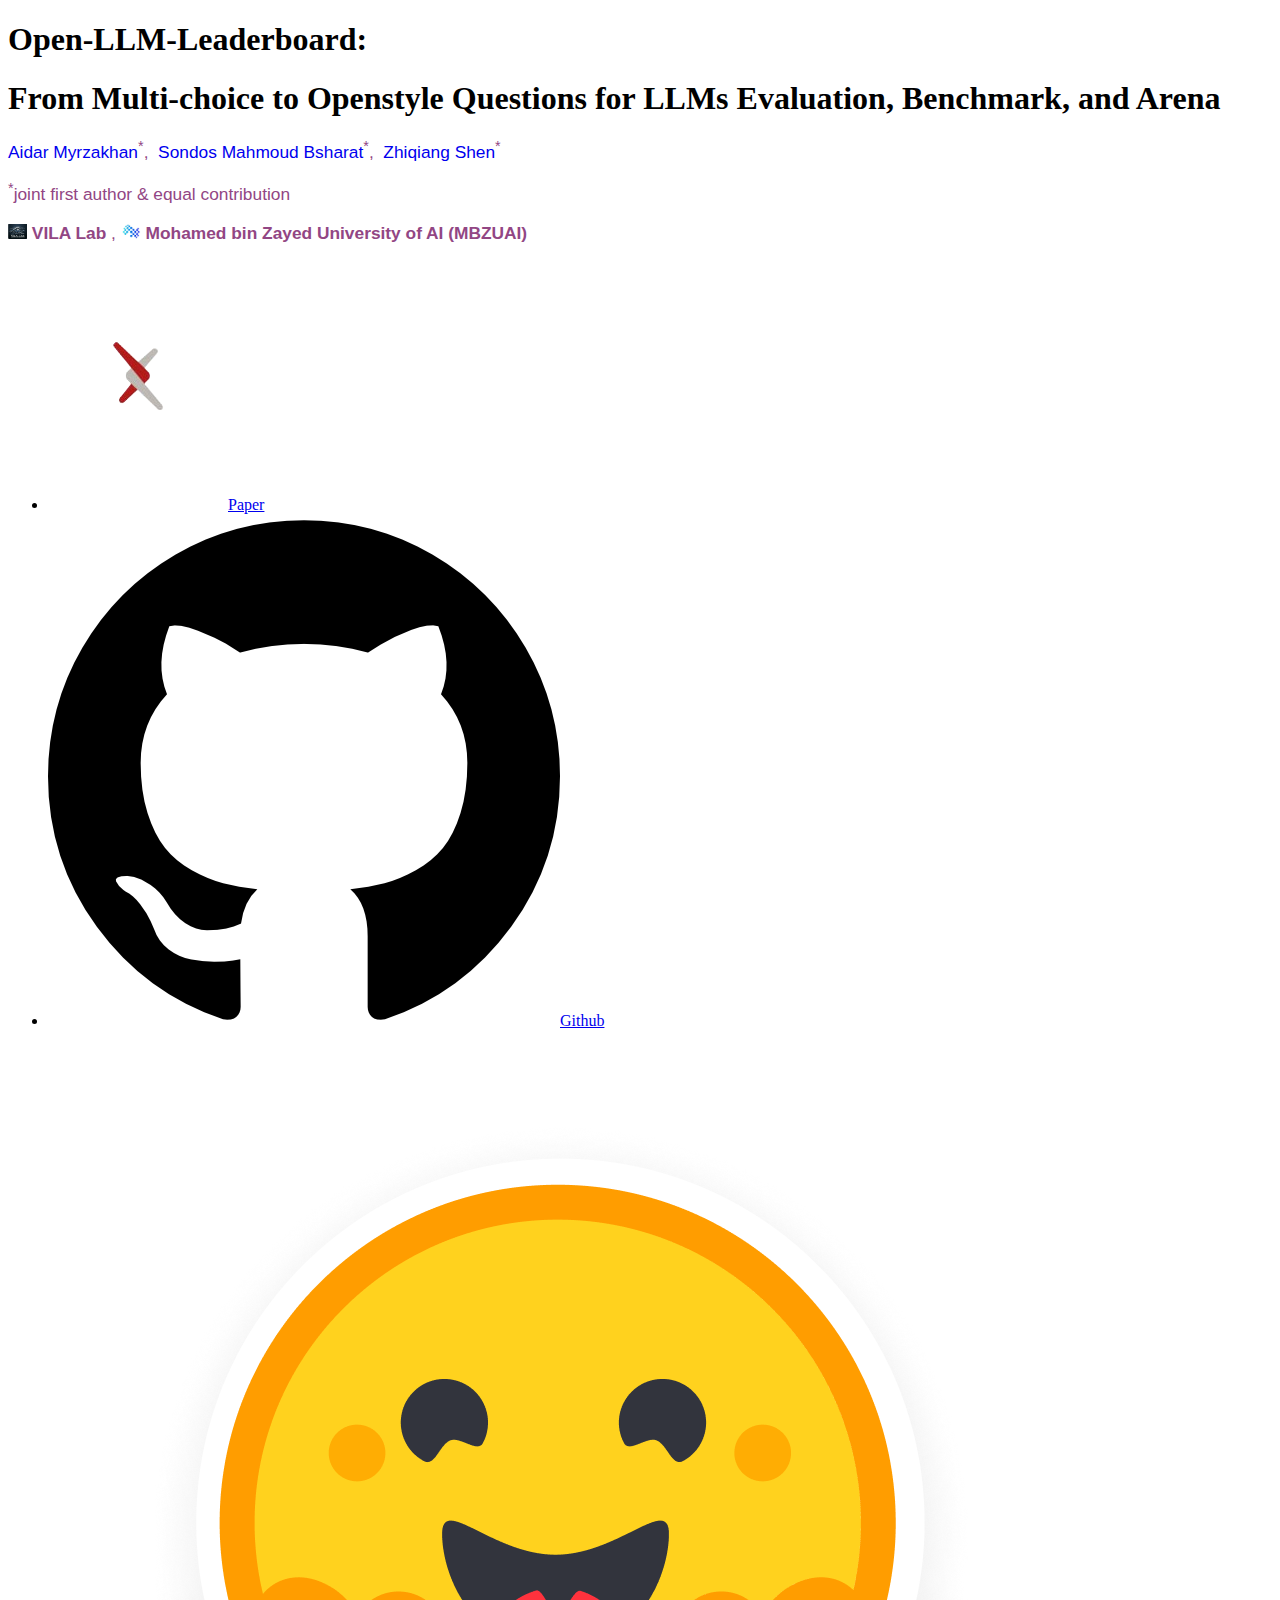
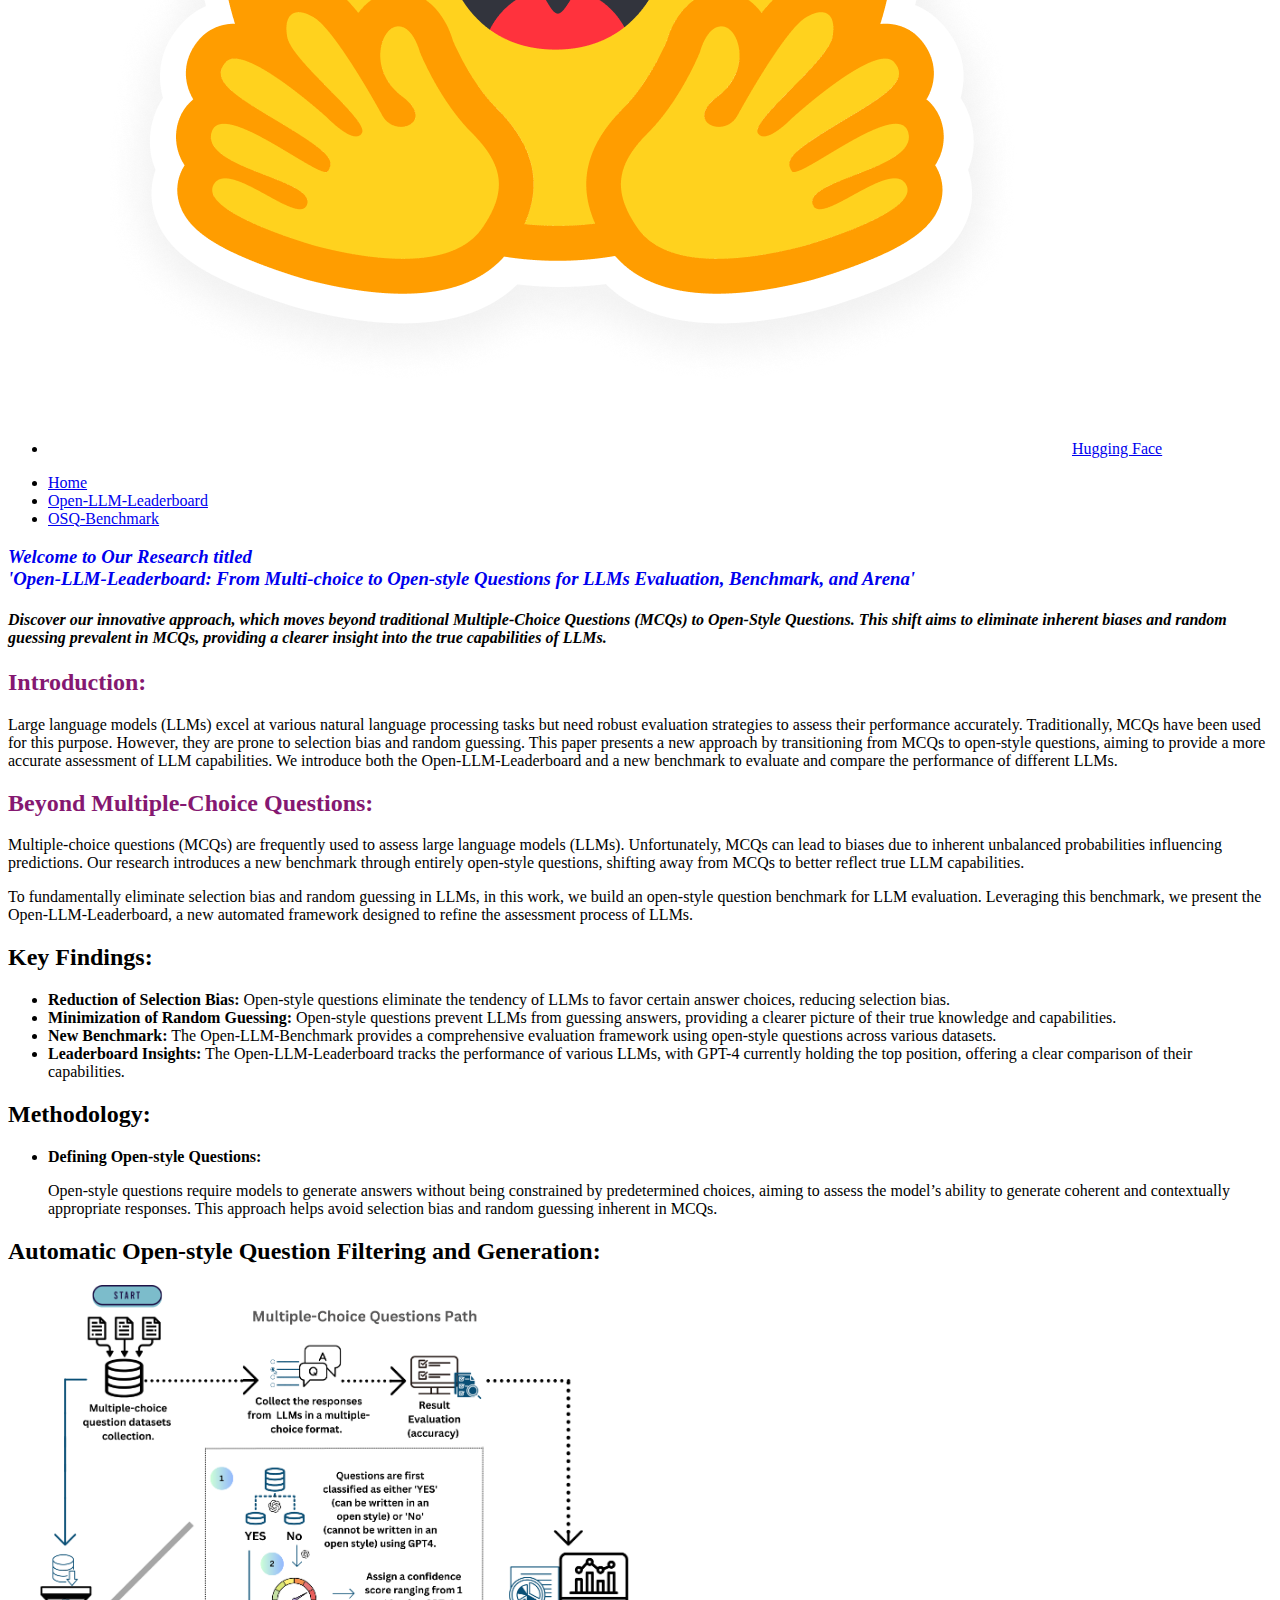
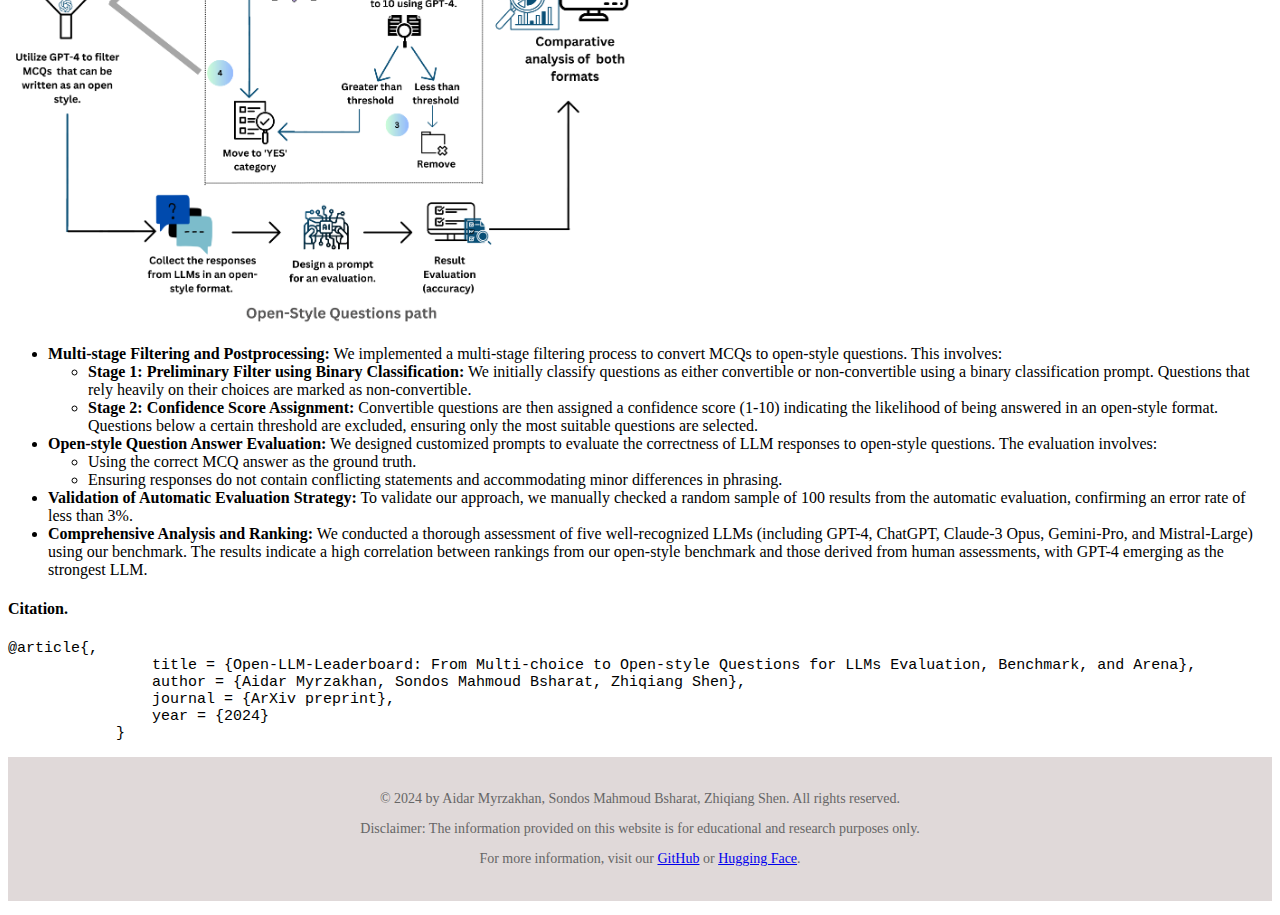
==== index.html @ 7730ff9c "Update index.html" ====
<!DOCTYPE html>
<html lang="en">
<head>
    <meta charset="UTF-8">
    <meta name="viewport" content="width=device-width, initial-scale=1.0">
    <title>Open-LLM-Leaderboard</title>
    <link rel="stylesheet" href="index.css">
    
</head>
<body>
    <header>
        <h1>Open-LLM-Leaderboard:</h1>
        <h1 class="h1-2">From Multi-choice to Openstyle Questions for LLMs Evaluation, Benchmark, and Arena</h1>
        
        <span style="color:#924684; font-size: 13pt; font-family: Roboto, Helvetica, Arial, Heveltica Neue, sans-serif">
						<span class="author-block">
							<a style="text-decoration: none" target="_blank" href="https://github.com/aidarmyrzakhan">Aidar Myrzakhan</a><sup>*</sup>,&nbsp;
						</span>
                        <span class="author-block">
							<a style="text-decoration: none" target="_blank" href="https://www.linkedin.com/in/sondos-mahmoud-bsharat-212303203/"> Sondos Mahmoud Bsharat</a><sup>*</sup>,&nbsp;
						</span>
                        <span class="author-block">
							<a  style="text-decoration: none" target="_blank" href="https://zhiqiangshen.com/">Zhiqiang Shen</a><sup>*</sup>&nbsp;
						</span>
						
					
                        <br>
                        <span class="author-block"><p class="contribution"><sup>*</sup>joint first author & equal contribution</p></span>

						<img src="images/vilab.PNG" width="19" height="15" class="center">
						<span class="author-block">
                            <a  style="text-decoration: none;color:#924684 " target="_blank" href="https://github.com/VILA-Lab"><b>VILA Lab</b></a>
                        </span>, 
						<img src="images/mbz.PNG" width="20" height="15" class="center">
						<span class="author-block"><a  style="text-decoration: none;color:#924684 " target="_blank" href="https://mbzuai.ac.ae/"><b>Mohamed bin Zayed University of AI (MBZUAI)</b></a></span> &nbsp;&nbsp;
					</span>
 

        <div class="second">
            <nav>
                <ul class="first">
                    <li><a href="#" class="nav-link"><img src="images/arxiv-icon-removebg-preview.png" alt="Paper Icon">Paper</a></li>
                    <li><a href="https://github.com/VILA-Lab/Open-LLM-Leaderboard" class="nav-link"><img src="images/github-logo_icon-icons.com_73546.png">Github</a></li>
                    <li><a href="https://huggingface.co/spaces/Open-Style/OSQ-Leaderboard" class="nav-link"><img src="images/hf-logo.png" alt="Paper Icon">Hugging Face</a></li>
                </ul>
            </nav>
        </div>
        <div class="main">
            <nav class="main-nav">
                <ul class="second">
                    <li><a href="index.html" class="nav-link2 current" >Home</a></li>
                    <li><a href="leaderboard.html" class="nav-link2">Open-LLM-Leaderboard</a></li>
                    <li><a href="Benchmark.html" class="nav-link2 ">OSQ-Benchmark</a></li>
                </ul>
            </nav>
        </div>
           

    </header>
    

    <div class="key-findings Introduction">
        
        <h3 class="widget-titlee">
            <a style="text-decoration: none" target="_blank" href="#home1">
                <b>
                    <em style="text-align: center;">
                        Welcome to Our Research titled<br> 'Open-LLM-Leaderboard: 
                        From Multi-choice to Open-style Questions for LLMs Evaluation, Benchmark, and Arena'
                    </em>
                </b>
            </a>
    </h3>
    <h4 class="text_t">
       <em> Discover our innovative approach, which moves beyond traditional Multiple-Choice Questions (MCQs) to <b>Open-Style Questions</b>. This shift aims to eliminate inherent
         biases and random guessing prevalent in MCQs, providing a clearer insight into the true capabilities of LLMs.</em>
    </h4>

        <div class="Intro-box">
            <h2 style="color:#851871">Introduction:</h2>
            <p> 
                Large language models (LLMs) excel at various natural language processing tasks but need robust evaluation 
                strategies to assess their performance accurately. Traditionally, MCQs have been used for this purpose. However, they are prone to selection bias and random guessing. This paper presents a new approach by transitioning from MCQs to open-style questions, aiming to provide a more accurate assessment of LLM capabilities. We introduce 
                both the Open-LLM-Leaderboard and a new benchmark to evaluate and compare the performance of different LLMs.
            </p>
        </div>

    
        <div class="Intro-box">
            <h2 style="color:#851871"> Beyond Multiple-Choice Questions:</h2>
            <p>Multiple-choice questions (MCQs) are frequently used to assess large language models (LLMs).
                 Unfortunately, MCQs can lead to biases due to inherent unbalanced probabilities influencing 
                 predictions. Our research introduces a new benchmark through entirely open-style questions,
                  shifting away from MCQs to better reflect true LLM capabilities.</p>
            <p>
                To fundamentally eliminate selection bias and random guessing in LLMs, in this work, we build 
                 an open-style question benchmark for LLM evaluation. Leveraging this benchmark, we present the
                 Open-LLM-Leaderboard, a new automated framework designed to refine the assessment process of LLMs. 
            </p>      
        </div>

    
        <!-- This opening div is interpreted as a new sibling to the previous Intro-box and the h3, not as a child of "key-findings Introduction" -->
      
        <!-- The closing div tag here is expected to close the "key-findings Introduction", but it only closes the last "Intro-box" -->
    
    </div> <!-- This closes the "key-findings Introduction", but there was already a missing closing tag issue -->
    
    <!-- Repeat the structure for other findings sections -->
    <div class="key-findings">
        <h2>Key Findings:</h2>
        <div class="Intro-box">
        <ul >
            <li><b>Reduction of Selection Bias:</b> Open-style questions eliminate the tendency of LLMs to favor certain answer choices, reducing selection bias.</li>
            <li><b>Minimization of Random Guessing:</b> Open-style questions prevent LLMs from guessing answers, providing a clearer picture of their true knowledge and capabilities.</li>
            <li><b>New Benchmark:</b> The Open-LLM-Benchmark provides a comprehensive evaluation framework using open-style questions across various datasets.</li>
            <li><b>Leaderboard Insights:</b> The Open-LLM-Leaderboard tracks the performance of various LLMs, with GPT-4 currently holding the top position, offering a clear comparison of their capabilities.</li>
        </ul>
        <!-- <img src="images/data_distribution.png" width="40%" height="%50" class="center"> -->
    </div>
        </div>
    </div>
    <div class="key-findings">
        <h2>Methodology:</h2>
            <!-- First box in the white area-->
        <div class="Intro-box">
            <ul>
                <li><b>Defining Open-style Questions:</b><p>Open-style questions require models to generate answers without being constrained by predetermined choices, aiming to assess the model’s ability to generate coherent and contextually appropriate responses. 
                This approach helps avoid selection bias and random guessing inherent in MCQs.</p></li>
            </ul>
        </div>

       
  <!-- 2 box in the white area-->
  <h2>Automatic Open-style Question Filtering and Generation:</h2>
        <div class="styled-box">
                <img src="images/Pipeline_New_Prompt.png" width="50%" height="50%" class="m"> 
               
                <ul>
                    <li><b>Multi-stage Filtering and Postprocessing:</b> We implemented a multi-stage filtering process to convert MCQs to open-style questions. This involves:
                        <ul>
                            <li><b>Stage 1: Preliminary Filter using Binary Classification:</b> We initially classify questions as either convertible or non-convertible using a binary classification prompt. Questions that rely heavily on their choices are marked as non-convertible.</li>
                            <li><b>Stage 2: Confidence Score Assignment:</b> Convertible questions are then assigned a confidence score (1-10) indicating the likelihood of being answered in an open-style format. Questions below a certain threshold are excluded, ensuring only the most suitable questions are selected.</li>
                        </ul>
                    </li>
                    <li><b>Open-style Question Answer Evaluation:</b> We designed customized prompts to evaluate the correctness of LLM responses to open-style questions. The evaluation involves:
                        <ul>
                            <li>Using the correct MCQ answer as the ground truth.</li>
                            <li>Ensuring responses do not contain conflicting statements and accommodating minor differences in phrasing.</li>
                        </ul>
                    </li>
                    <li><b>Validation of Automatic Evaluation Strategy:</b> To validate our approach, we manually checked a random sample of 100 results from the automatic evaluation, confirming an error rate of less than 3%.</li>
                    <li><b>Comprehensive Analysis and Ranking:</b> We conducted a thorough assessment of five well-recognized LLMs (including GPT-4, ChatGPT, Claude-3 Opus, Gemini-Pro, and Mistral-Large) using our benchmark. The results indicate a high correlation between rankings from our open-style benchmark and those derived from human assessments, with GPT-4 emerging as the strongest LLM.</li>
                </ul>
        </div>

    </div>

    <!-- <div class="key-findings">
        <h2>Results and Analysis:</h2>
            <ol>
                <li><b>Benchmark Performance:</b> The Open-LLM-Benchmark evaluated several LLMs, including GPT-4, ChatGPT, Claude-3 Opus, and Gemini-Pro. Our analysis shows that GPT-4 remains the strongest LLM, despite claims by other leaderboards about Claude-3 Opus.</li>
                <li><b>Leaderboard Insights:</b> On average, the accuracy of LLMs on open-style questions is about 25% lower than on MCQs, highlighting the difficulty of open-style question answering but providing a more genuine evaluation of LLM capabilities.</li>
                <li><b>Dataset Diversity:</b> Our benchmark includes questions from diverse datasets like MMLU, ARC, and MedMCQA, ensuring a comprehensive evaluation across various domains.</li>
            </ol>
    </div> -->

    <div class="key-findings" id="misc">
        <h4 class="widget-title"><span><b>Citation.</b></span></h4>
        <div style="font-size:15px">
            <pre><code>@article{,
                title = {Open-LLM-Leaderboard: From Multi-choice to Open-style Questions for LLMs Evaluation, Benchmark, and Arena},
                author = {Aidar Myrzakhan, Sondos Mahmoud Bsharat, Zhiqiang Shen},
                journal = {ArXiv preprint},
                year = {2024}
            }
</code></pre>
        </div>
    </div>

</body>
<footer style="background-color: #e0d9d9; text-align: center; padding: 20px; font-size: 14px; color: #666;">
    <p>&copy; 2024 by Aidar Myrzakhan, Sondos Mahmoud Bsharat, Zhiqiang Shen. All rights reserved.</p>
    <p>Disclaimer: The information provided on this website is for educational and research purposes only.</p>
    <p>
        For more information, visit our
        <a href="https://github.com/Open-LLM-Leaderboard">GitHub</a> or
        <a href="https://www.mbzuai.ac.ae">Hugging Face</a>.
    </p>
</footer>
</html>
---- index.css ----
@media screen and (max-width: 600px) {
    /* Adjust header styles for smaller screens */
    header {
        /* Example styles */
        padding: 10px;
    }

body {
    font-family: Arial, sans-serif;
    margin: 0;
    padding: 0;
    /*background-color: #f4f4f4; */
    background-color: #F5F5F5; /* Soft Gray for the main background */
    color: #333333; /* Charcoal for general text */
}

header {
    background-color: #F5F5F5; /* Soft Gray for the main background */
    /*background-color: #F5F5F5; /* Soft Gray for the main background */
    color: #333333; /* Charcoal for header text */

    text-align: center;
    border-bottom: 3px solid #0077cc;

}

header h1 {
    font-size: x-large;
    color: #34118d;
    margin-bottom: 12px;

}
header h1 .h1-2{
    font-size: xx-large;
}

header .authors, header .contribution, header .affiliations {
    font-size: 16px;
    color: #53455a;
    margin: 5px;
}

header nav ul .first {
    list-style: none;
    padding: 0;
    margin: 20px 0;
    display: flex;
    justify-content: center; /* Center the links */
    align-items: center;
    gap: 20px; /* Add space between each link */
}


 a.nav-link {
    font-size: 16px;
    color: #ffffff;
    background-color: rgb(175, 92, 175); /* Default color, you can change it for each link */
    padding: 10px 20px;
    text-decoration: none;
    border-radius: 10px; /* Rounded corners for the buttons */
    display: inline-flex;
    text-align: center;
    min-width: 40px; /* Minimum width */
    height: 20px; /* Fixed height for consistency */
}

nav ul li a.nav-link:hover {
    background-color: #523d5a; /* Darker purple on hover */
}

.nav-link img {
    vertical-align: middle;
    margin-right: 8px;
    width: 24px; /* Adjusted size */
    height: auto; /* Maintains aspect ratio */
}
header nav ul li {
    display: inline;
}



.main {
    width: 100%;      /* Adjust the width as needed */
    text-align: left; /* Aligns text to the left */
    margin: 0;        /* Removes any default margin */
    padding-left: 10px;       /* Adjust padding as needed */
   /* background-color:#34495E;  */ 
   background-color:#475c72;
    margin-top: 30px; /* Adds space above the second div */
}

.main-nav {
    margin: 0; /* Remove margin */
    padding: 0; /* Remove padding */
    display: inline-block; /* Ensures nav fills the width of its content */ 
}
.main-nav ul {
    list-style: none; /* Removes bullet points */
    padding: 0; /* Removes padding */
    margin: 0; /* Ensures there is no space at the bottom */
    text-align: center; /* Centers the navigation */
}

.main-nav ul li {
    display: inline-block; /* Aligns items horizontally */
    margin-right: 0.5px; /* Spacing between items */
}

.main-nav ul li a {
    text-decoration: none; /* Removes underline from links */
    color: white; /* White text color */
  /*  background-color: #34495E; /* Darker shade for nav items */
    padding: 10px 20px; /* Padding for better touch area and appearance */
    display: block; /* Ensures full block display for background color */
    border-radius: 0; /* Optional: removes rounding if you want sharp edges */
}

nav ul li a.nav-link2:hover {
    background-color: #111112; /* Darker purple on hover */
}

.second {
    margin-top: 35px;
}

.nav-link2.current{
    background-color: #277fcb; /* Darker shade for nav items */
}

h3.widget-titlee {
    margin: 20px 0 30px 5px;
    text-transform: capitalize;
    text-align: center;
    font-size: 22px;
   }

   h4.text_t {
    text-align: center;
    font-size: 15px;
    color:rgb(83, 14, 104);
   }   
   


section {
    padding: 20px;
    text-align: left;
}

section h2 {
    color: #333;
}

section p {
    font-size: 16px;
    color: #666;
    line-height: 1.5;
}


.key-findings {
    background-color: white; /* White background for each section */
    border: 1px solid #c7b6b6; /* Light grey border */
    padding: 20px; /* Padding inside the box */
    margin-bottom: 20px; /* Space between sections */
    margin-top:20px;
    margin-left: 10%; /* Left margin */
    margin-right: 10%; /* Right margin */
}

.key-findings h2 {
    color: #2f2173; /* Dark grey color for the title */
    font-size: 20px; /* Larger font size for visibility */
    margin-top: 0; /* Removes default top margin */
}

.key-findings ul {
    list-style-type:circle; /* Removes bullet points */
    padding: 0px; /* Removes default padding */
    padding-left: 20px;
}

.key-findings li {
    margin-bottom: 40px; /* Space between list items */
    font-size: 16px; /* Slightly smaller font size than the title */
}

.key-findings li b {
    color: #5a0c71;
}



.info-section {
    background-color: #87CEEB; /* Sky blue background */
    color: white;
    margin-bottom: 20px;
    padding: 15px;
    border: 3px solid #256cb9; /* Bolder border with a darker blue color */
    border-radius: 0.1px;
    display: flex;
    align-items: center;
}

h3.widget-title {
    font-size: 18px;
    margin: 0 0 30px 0;
    text-transform: capitalize;
   }


h3.widget-title span {
    background-color: white;
    padding-right: 24px;
}
a {
    color: #281885;
}
b, strong {
    font-weight: bold;
}
.section {
    font-size: 22px;
}


.icon {
    margin-right: 20px;
}

.icon img {
    width: 50px; /* Adjust based on your icon size */
}

.content h2 {
    margin-top: 0;
    color: #004080; /* Optionally change the color of the title for contrast */
}

.content p {
    margin-bottom: 0;
}

/* Boxes inside intro */

.Intro-box {
    border: 1px solid #3498db;
    background-color: #f0f8ff;
    padding: 15px;
    border-radius: 5px;
    margin-bottom: 20px;
    box-shadow: 0 4px 8px rgba(0, 0, 0, 0.1);
}



.content-container {
    display:flexbox;
    align-items: flex-start;

}

.key-findings {
    padding: 20px;
    
}

.content-container {
    display: flex;
    align-items: flex-start;
}


.styled-box ul {
    list-style-type: none; /* Remove default list style */
    padding-left: 0; /* Remove default padding */
}

.styled-box ul > li {
    margin-bottom: 10px;
}

.styled-box ul ul {
    list-style-type: disc; /* Add disc bullets for nested lists */
    padding-left: 20px; /* Add padding for nested lists */
}

.styled-box ul ul ul {
    list-style-type: circle; /* Add circle bullets for deeper nested lists */
}


/*...................*/

.styled-box {
    background-color: rgba(237, 247, 249, 0.694); /* Light blue background with some transparency */
    padding: 10px; /* Adds padding around the contents */
    max-width: 960px; /* Maximum width for better control on large screens */
    margin: auto; /* Centers the box in the available horizontal space */
    margin-bottom: 20px;
    overflow: auto; /* Clears float, containing the floated elements within the box */

 

    
  }
  .styled-box img {
    float: right; /* Floats the image to the right */
    margin-left: 20px; /* Adds left margin for spacing between text and image */
    width: 40%; /* Sets the width of the image */
    height: auto; /* Maintains aspect ratio */
  }
  .styled-box h2 {
    clear: both; /* Ensures the heading is above the floated elements */
  }



  /* ------------------------ */

.Intro-box .result {
    font-family: Arial, sans-serif;
    margin: 20px;
}
.Intro-box.results h2 {
    color: #2c3e50;
}
.Intro-box.results ul {
    list-style-type: decimal;
    padding-left: 20px;
    color: #34495e;
}
.Intro-box.results li {
    margin-bottom: 10px;
}
.Intro-box.results b {
    color: #003366;
}



/* .................*/

h4.widget-title {
    font-size: 18px;
    margin: 0 0 30px 0;
    text-transform: capitalize;
    background: url(../images/heading-title-bg.png?1401512415) repeat-x center center;
}

h4 {
    display: block;
    margin-block-start: 1.33em;
    margin-block-end: 1.33em;
    margin-inline-start: 0px;
    margin-inline-end: 0px;
    font-weight: bold;
    unicode-bidi: isolate;
}

 code,pre{
    font-size: 1em;
    overflow: auto; 
    display: block;
    font-family: monospace;
    unicode-bidi: isolate;
    white-space: pre;
    margin: 1em 0px;
}
code{
    color: #6c7074ab;
}

/* --------------------- */

.key-findings img{

        float: right; /* Floats the image to the right */
        margin-left: 10px; /* Adds left margin for spacing between text and image */
        width: 30%; /* Sets the width of the image */
        height: 80%; /* Maintains aspect ratio */
}

.key-findings table {
    width: 100%;
    border-collapse: collapse;
    margin-top: 20px;
}

.key-findings table caption {
    font-size: 18px;
    font-weight: bold;
    margin-bottom: 10px;
}

.key-findings table, .key-findings th, .key-findings td {
    border: 1px solid #ccc;
    text-align: left;
    padding: 8px;
}

.key-findings th {
    background-color: #e9e9e9;
    color: #333;
}

.key-findings td {
    background-color: #ffffff;
    color: #666;
}
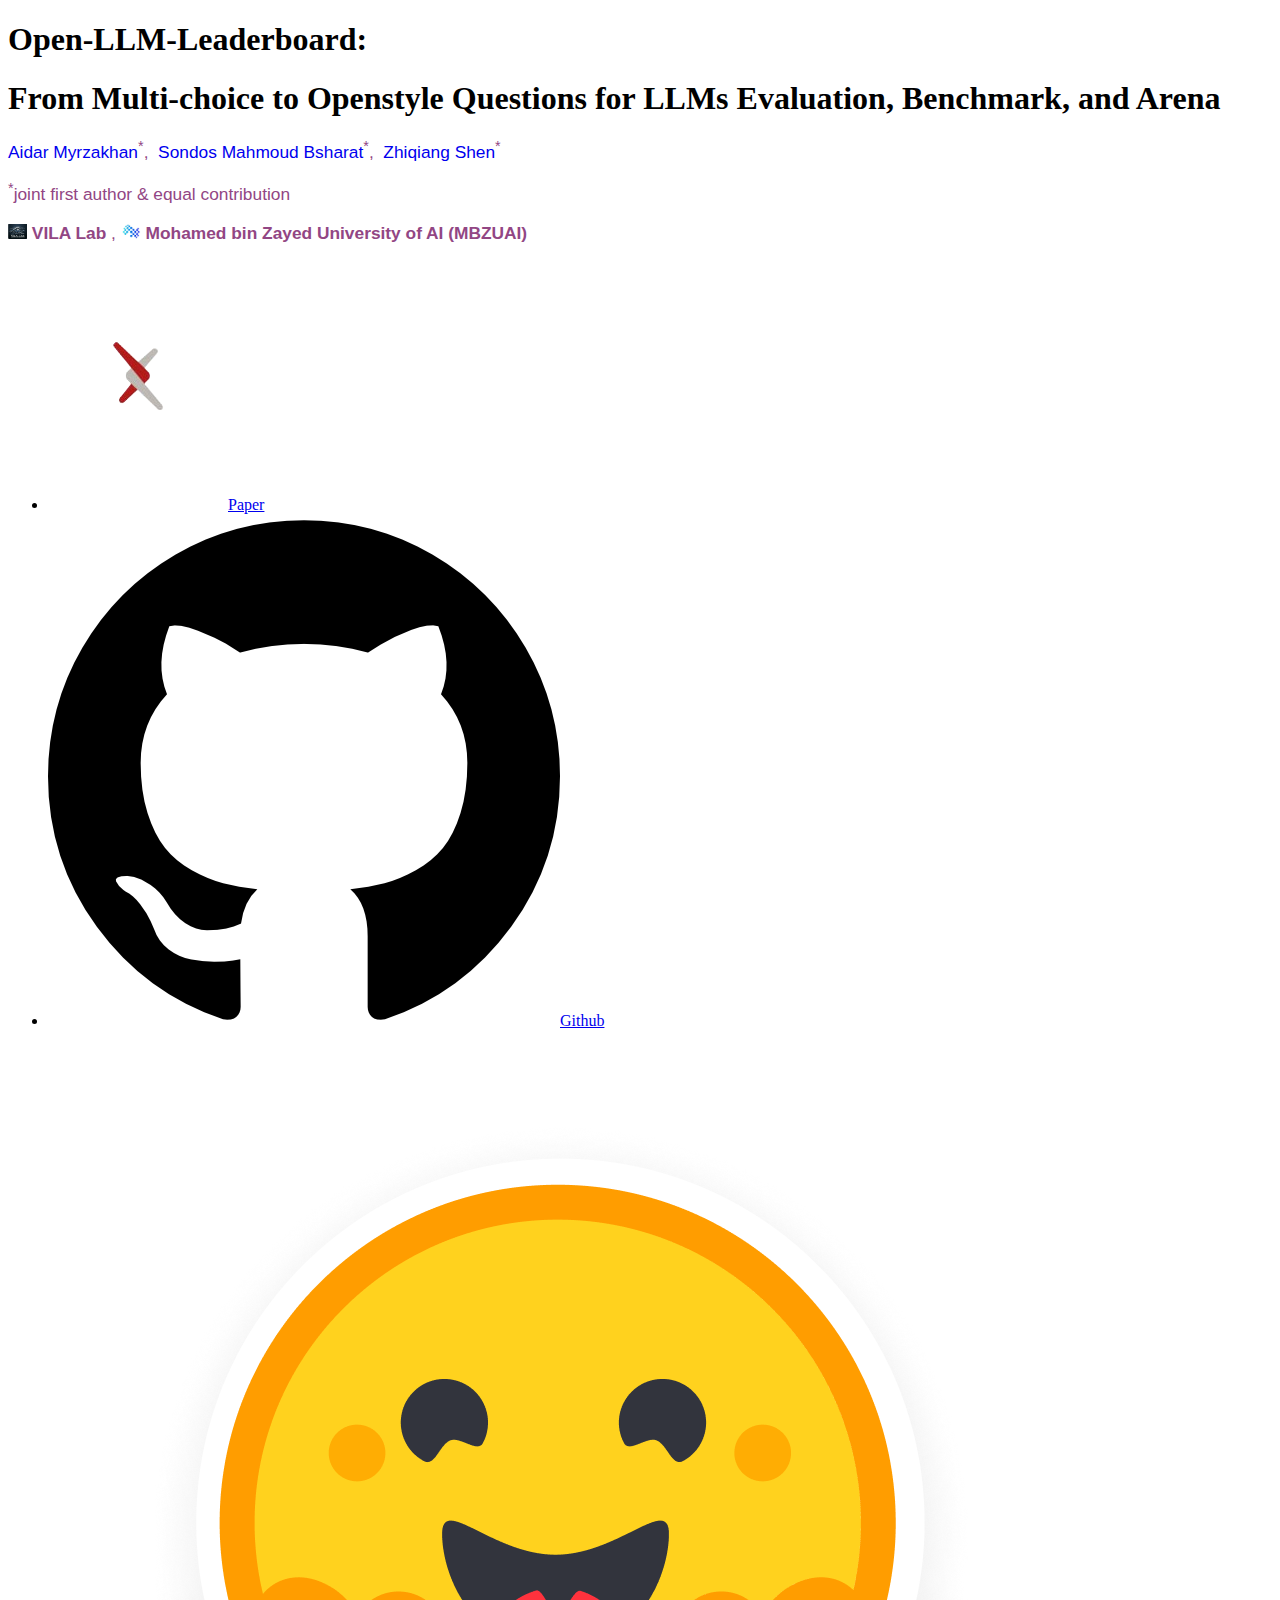
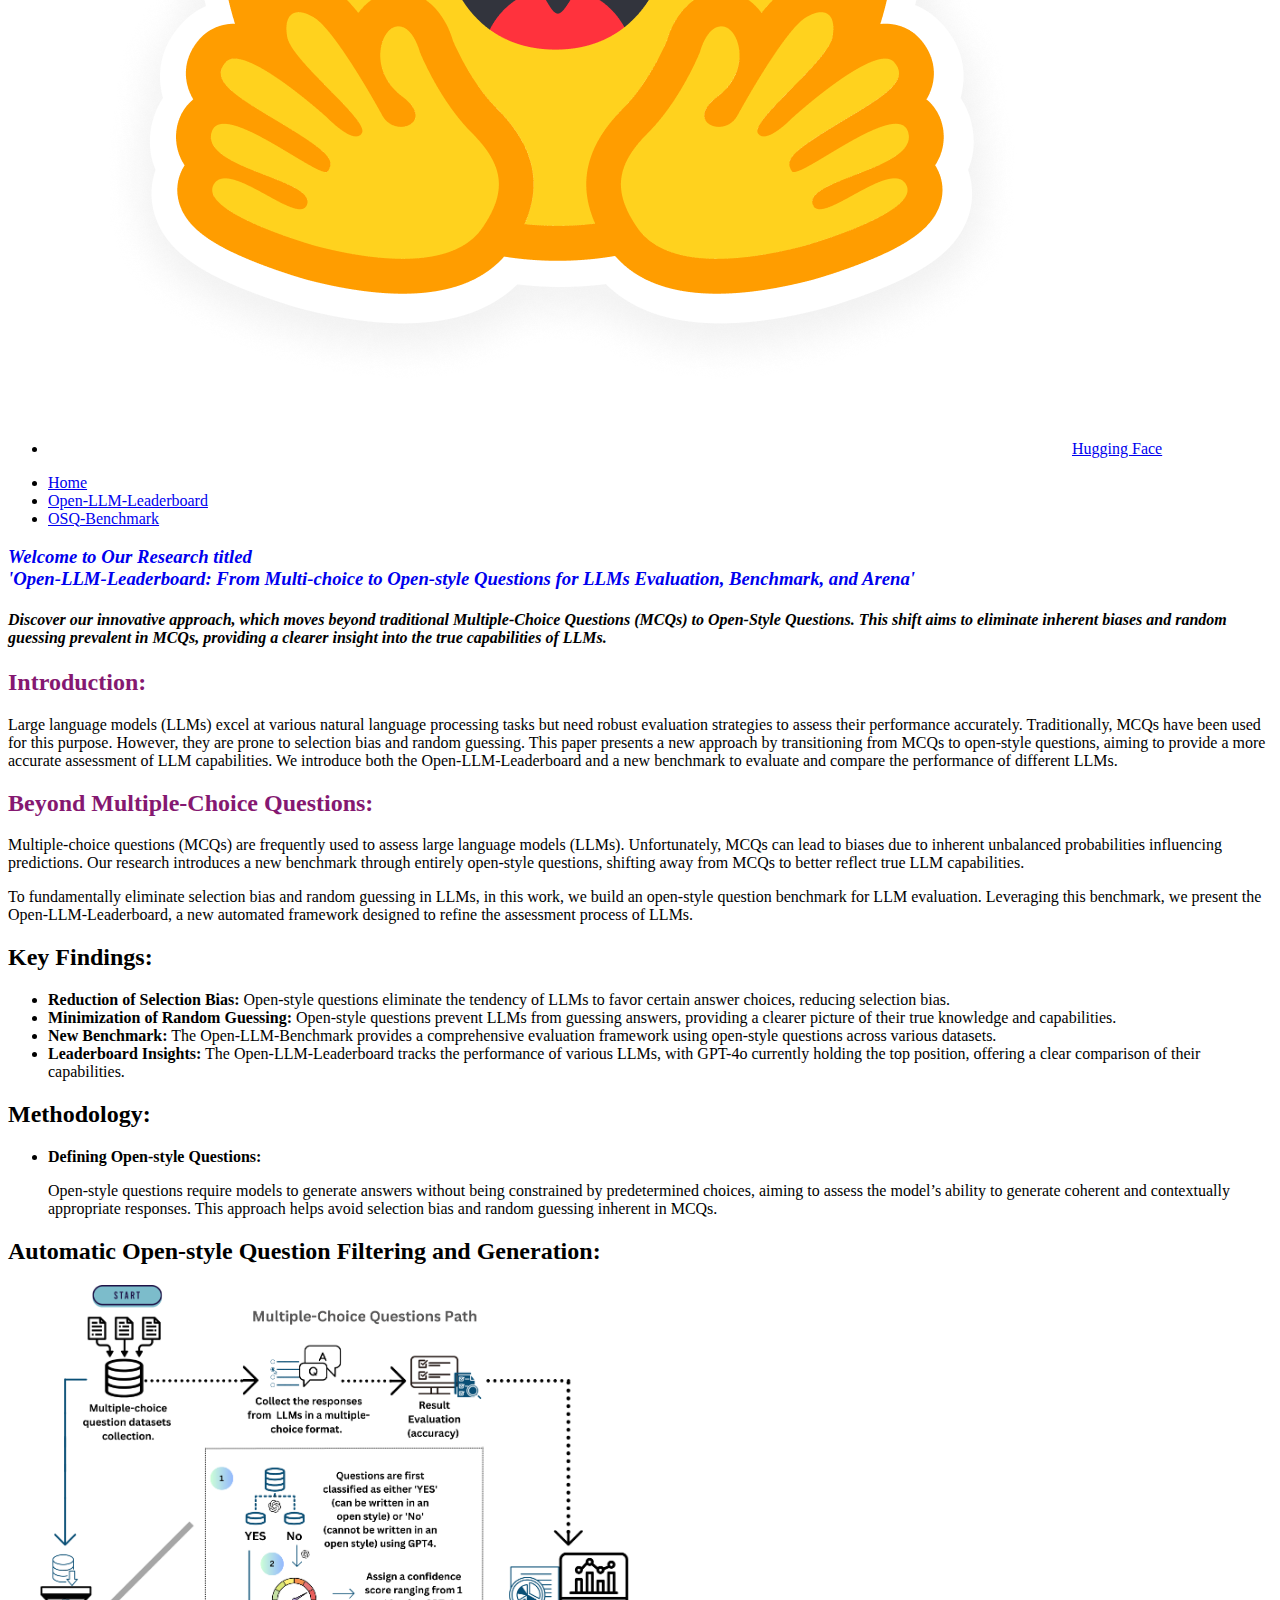
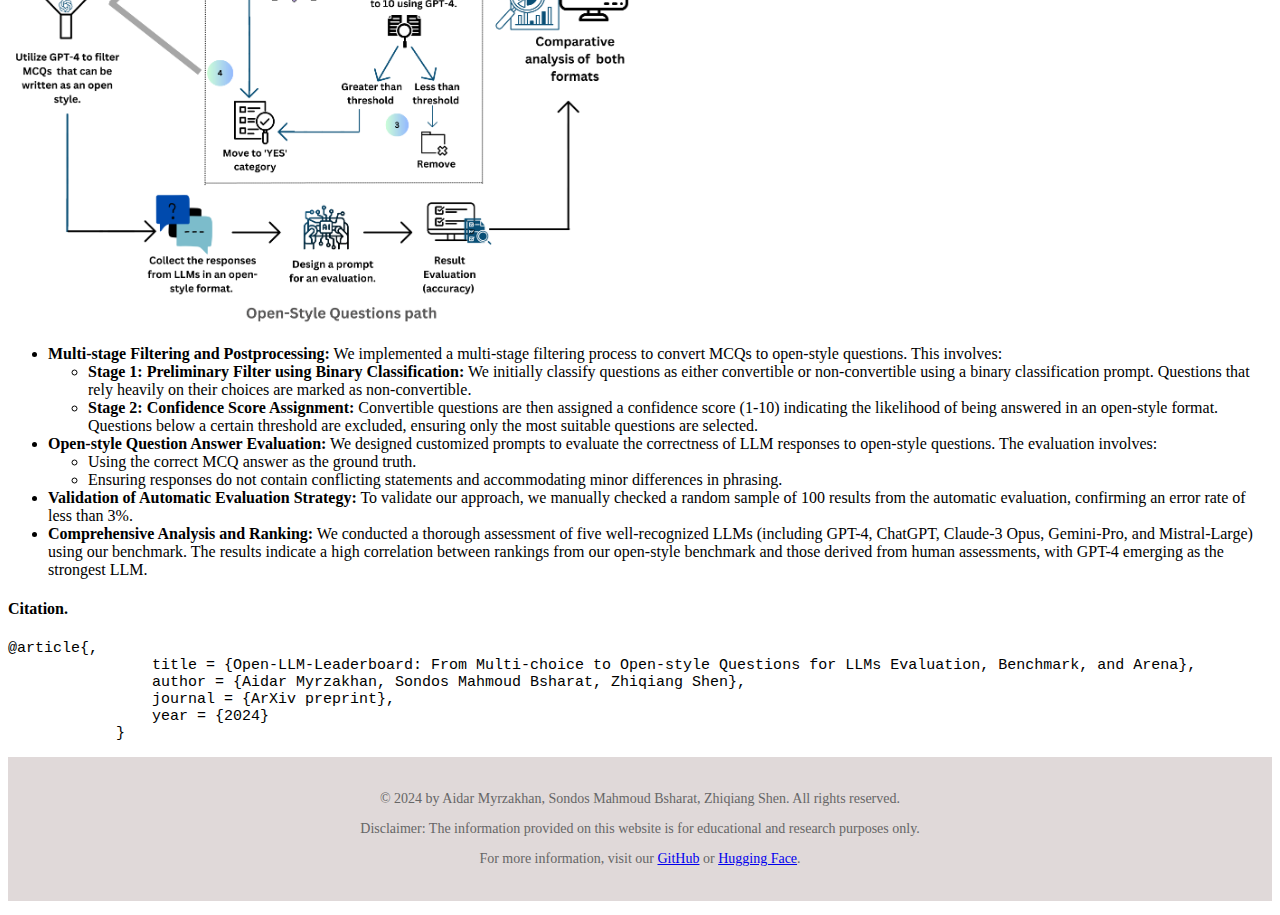
==== commit 8d6b76c0: "Update index.html" ====
--- a/index.html
+++ b/index.html
@@ -114,7 +114,7 @@
             <li><b>Reduction of Selection Bias:</b> Open-style questions eliminate the tendency of LLMs to favor certain answer choices, reducing selection bias.</li>
             <li><b>Minimization of Random Guessing:</b> Open-style questions prevent LLMs from guessing answers, providing a clearer picture of their true knowledge and capabilities.</li>
             <li><b>New Benchmark:</b> The Open-LLM-Benchmark provides a comprehensive evaluation framework using open-style questions across various datasets.</li>
-            <li><b>Leaderboard Insights:</b> The Open-LLM-Leaderboard tracks the performance of various LLMs, with GPT-4 currently holding the top position, offering a clear comparison of their capabilities.</li>
+            <li><b>Leaderboard Insights:</b> The Open-LLM-Leaderboard tracks the performance of various LLMs, with GPT-4o currently holding the top position, offering a clear comparison of their capabilities.</li>
         </ul>
         <!-- <img src="images/data_distribution.png" width="40%" height="%50" class="center"> -->
     </div>
@@ -182,10 +182,10 @@
 <footer style="background-color: #e0d9d9; text-align: center; padding: 20px; font-size: 14px; color: #666;">
     <p>&copy; 2024 by Aidar Myrzakhan, Sondos Mahmoud Bsharat, Zhiqiang Shen. All rights reserved.</p>
     <p>Disclaimer: The information provided on this website is for educational and research purposes only.</p>
-    <p>
+     <p>
         For more information, visit our
-        <a href="https://github.com/Open-LLM-Leaderboard">GitHub</a> or
-        <a href="https://www.mbzuai.ac.ae">Hugging Face</a>.
+        <a href="https://github.com/VILA-Lab/Open-LLM-Leaderboard">GitHub</a> or
+        <a href="https://huggingface.co/spaces/Open-Style/OSQ-Leaderboard">Hugging Face</a>.
     </p>
 </footer>
 </html>
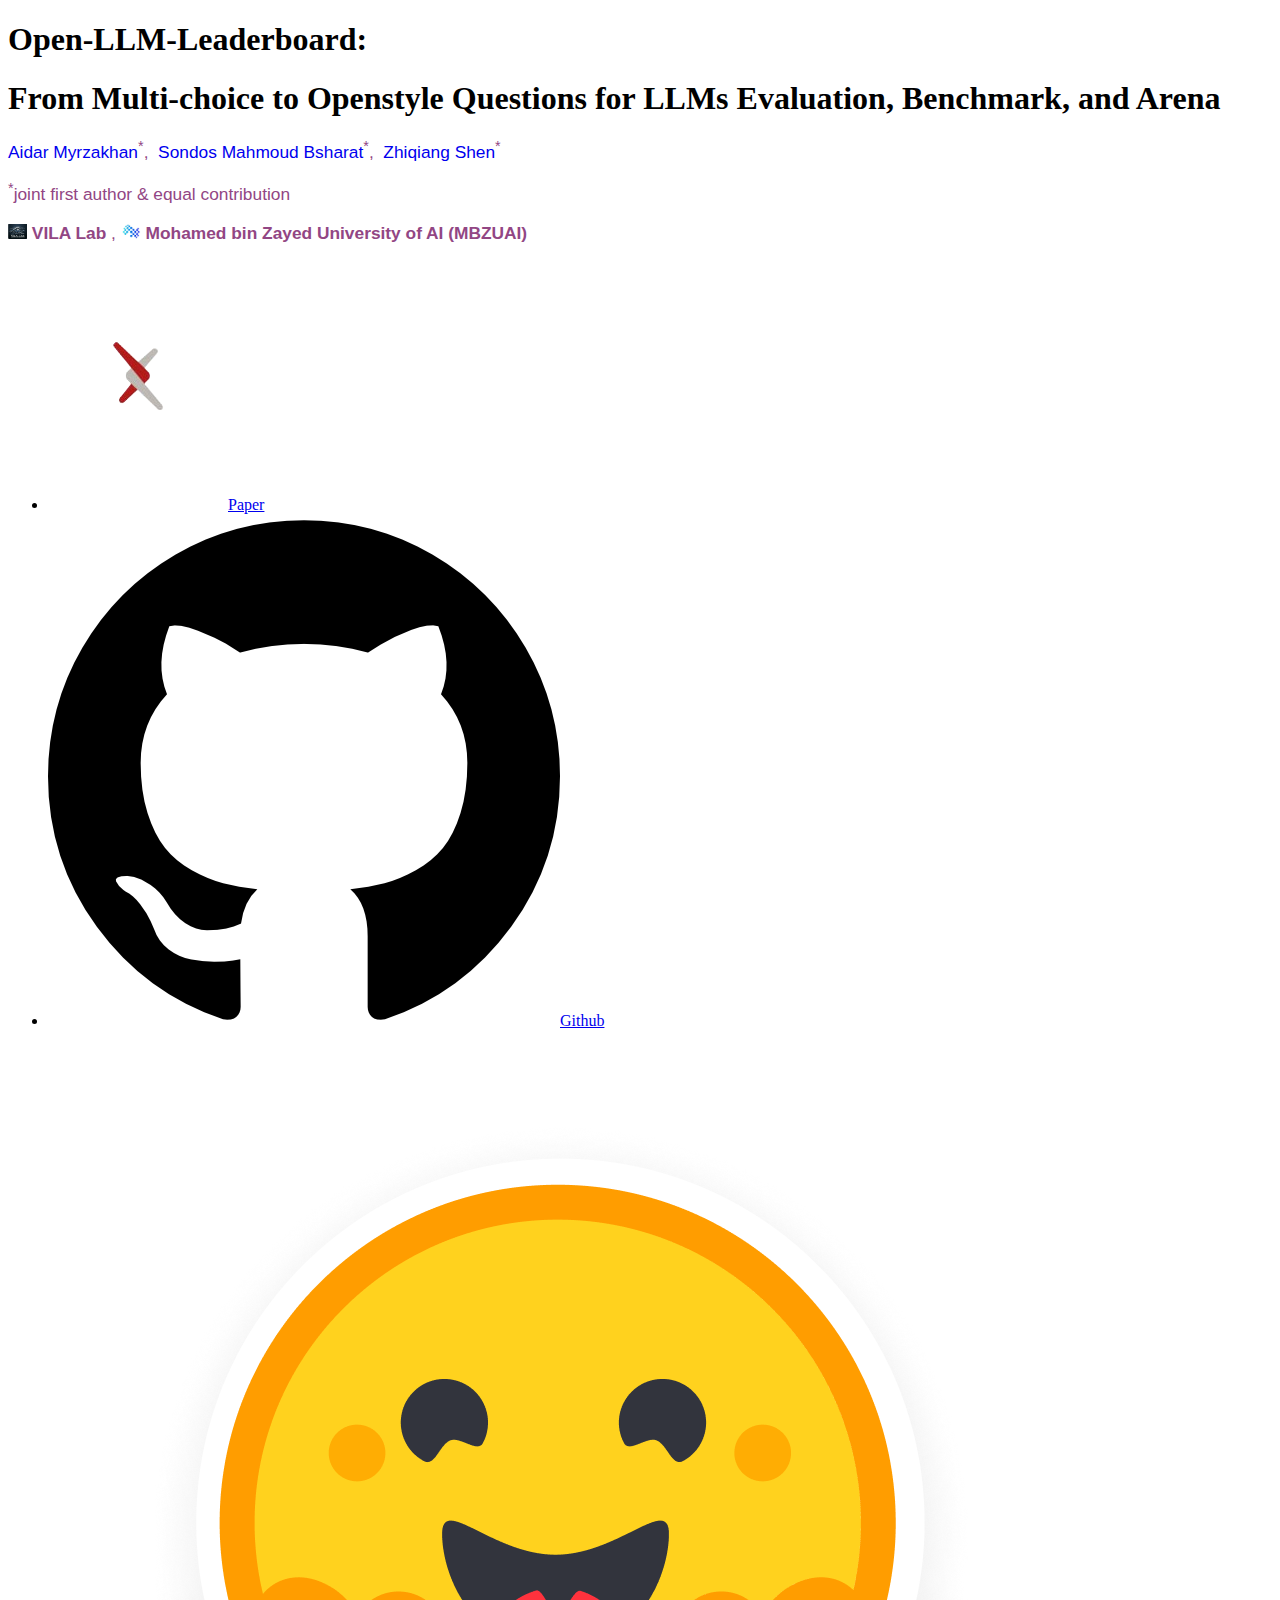
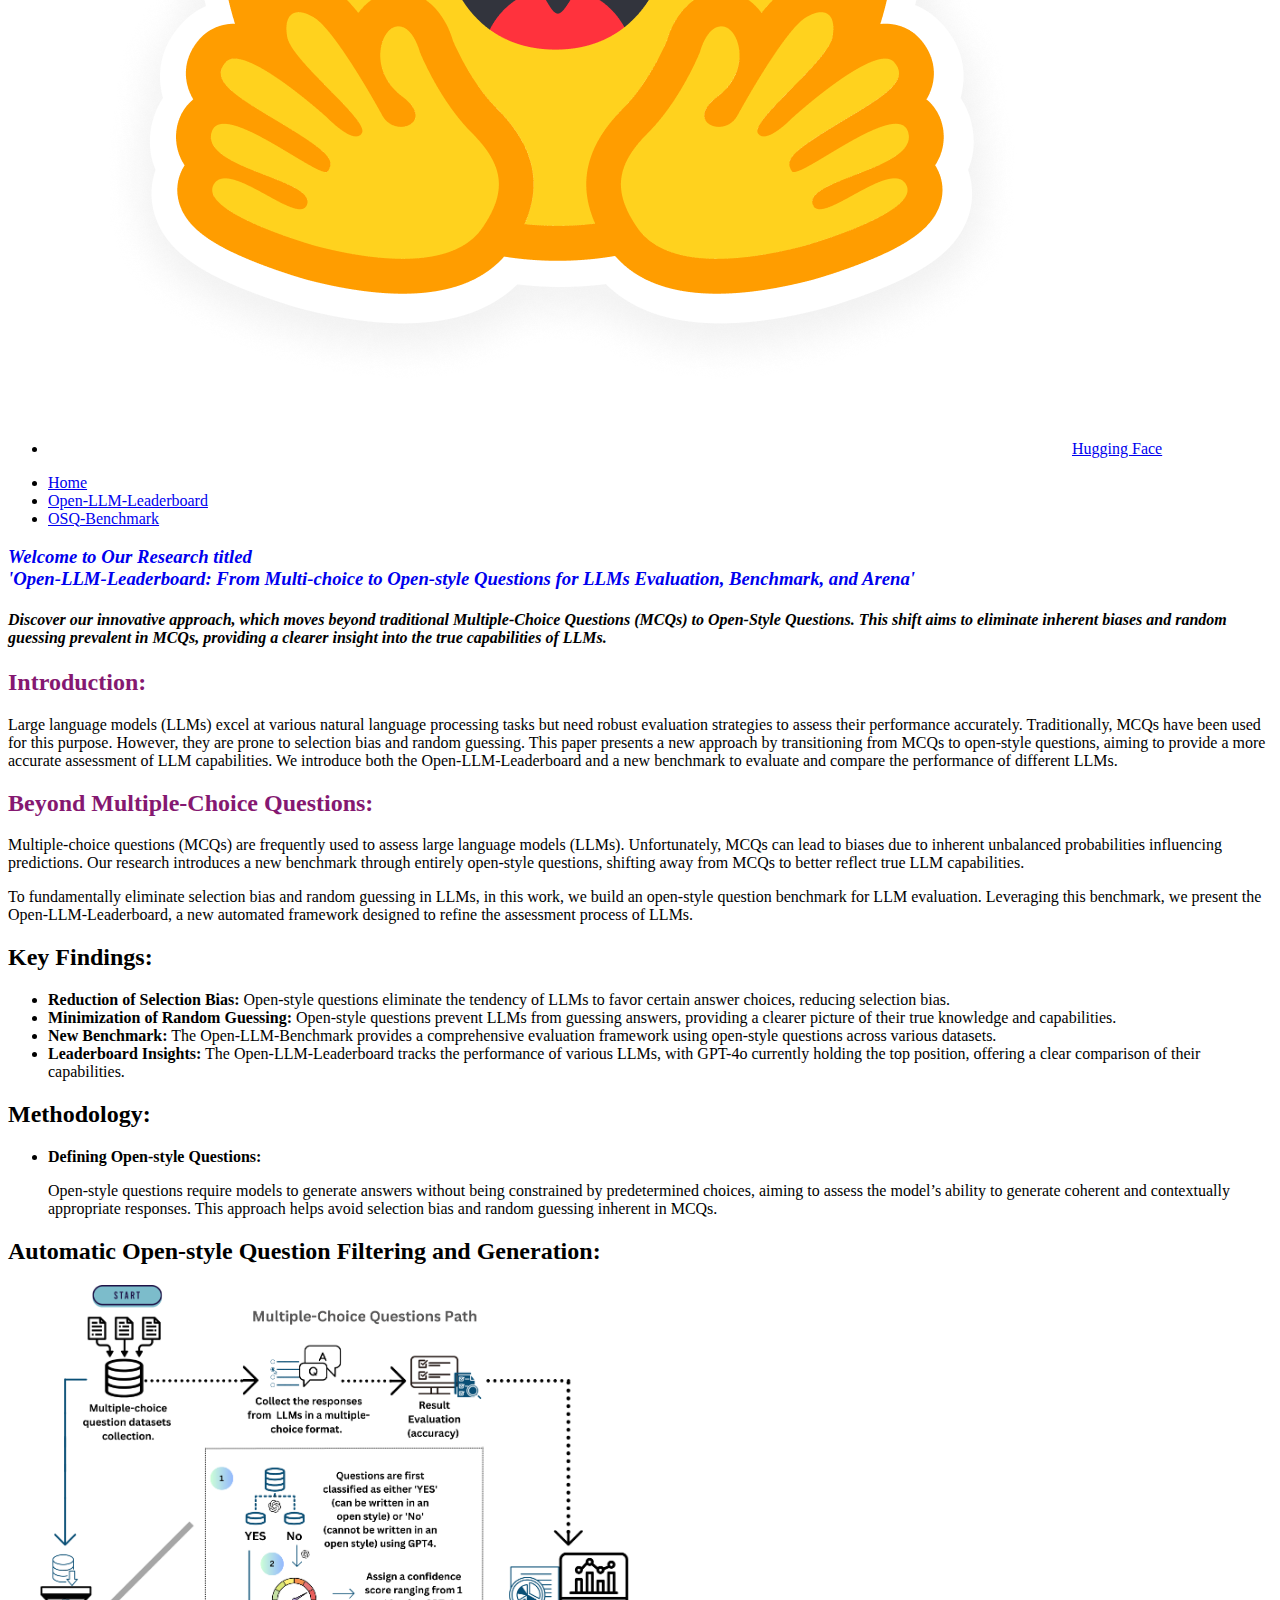
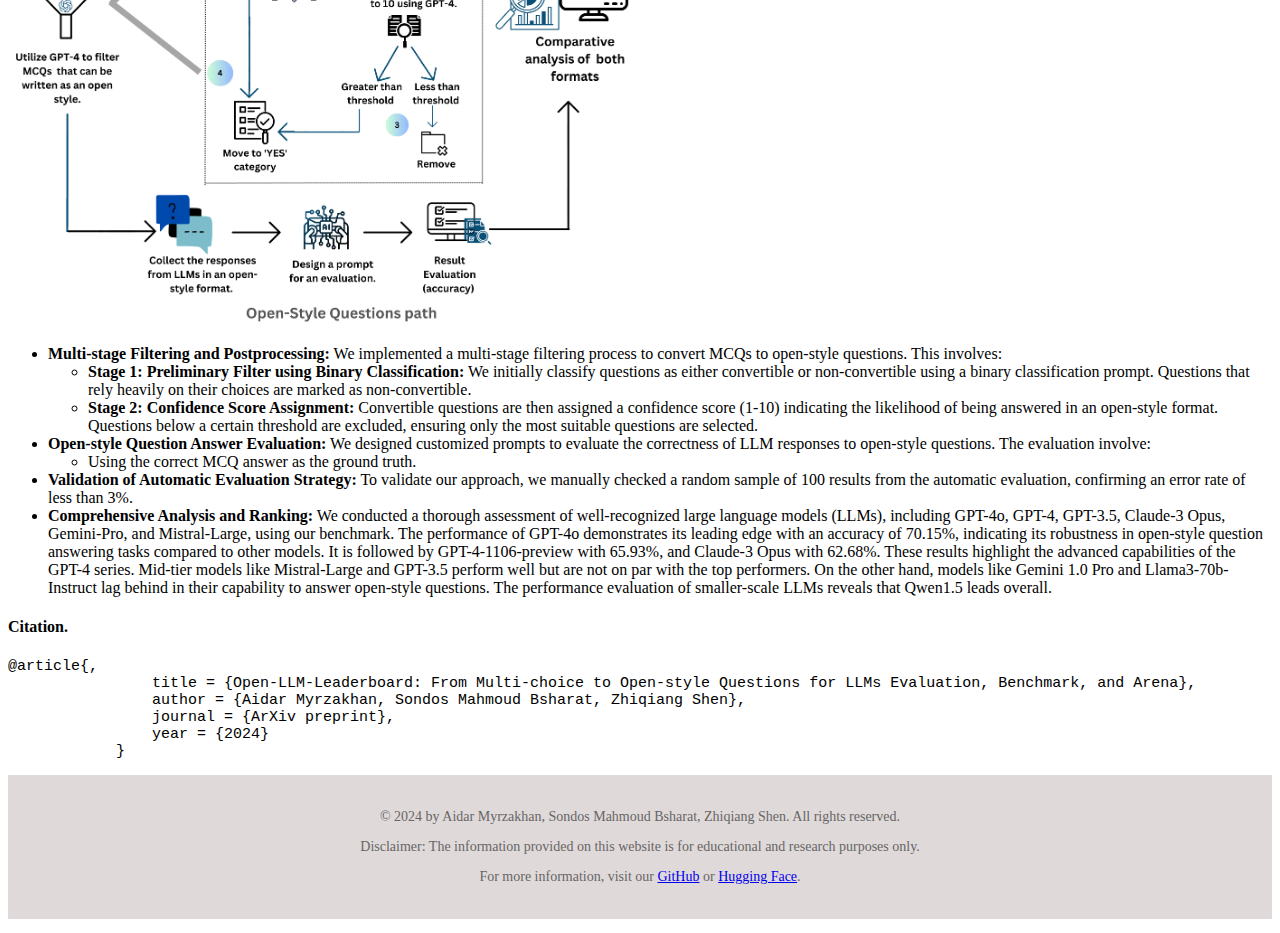
==== commit 73e3cf4a: "Update index.html" ====
--- a/index.html
+++ b/index.html
@@ -143,27 +143,20 @@
                             <li><b>Stage 2: Confidence Score Assignment:</b> Convertible questions are then assigned a confidence score (1-10) indicating the likelihood of being answered in an open-style format. Questions below a certain threshold are excluded, ensuring only the most suitable questions are selected.</li>
                         </ul>
                     </li>
-                    <li><b>Open-style Question Answer Evaluation:</b> We designed customized prompts to evaluate the correctness of LLM responses to open-style questions. The evaluation involves:
+                    <li><b>Open-style Question Answer Evaluation:</b> We designed customized prompts to evaluate the correctness of LLM responses to open-style questions. The evaluation involve:
                         <ul>
                             <li>Using the correct MCQ answer as the ground truth.</li>
-                            <li>Ensuring responses do not contain conflicting statements and accommodating minor differences in phrasing.</li>
                         </ul>
                     </li>
                     <li><b>Validation of Automatic Evaluation Strategy:</b> To validate our approach, we manually checked a random sample of 100 results from the automatic evaluation, confirming an error rate of less than 3%.</li>
-                    <li><b>Comprehensive Analysis and Ranking:</b> We conducted a thorough assessment of five well-recognized LLMs (including GPT-4, ChatGPT, Claude-3 Opus, Gemini-Pro, and Mistral-Large) using our benchmark. The results indicate a high correlation between rankings from our open-style benchmark and those derived from human assessments, with GPT-4 emerging as the strongest LLM.</li>
+                    <li><b>Comprehensive Analysis and Ranking:</b> We conducted a thorough assessment of well-recognized large language models (LLMs), including GPT-4o, GPT-4, GPT-3.5, Claude-3 Opus, Gemini-Pro, and Mistral-Large, using our benchmark. The performance of GPT-4o demonstrates its leading edge with an accuracy of 70.15%, indicating its robustness in open-style question answering tasks compared to other models. It is followed by GPT-4-1106-preview with 65.93%, and Claude-3 Opus with 62.68%. These results highlight the advanced capabilities of the GPT-4 series.
+
+Mid-tier models like Mistral-Large and GPT-3.5 perform well but are not on par with the top performers. On the other hand, models like Gemini 1.0 Pro and Llama3-70b-Instruct lag behind in their capability to answer open-style questions. The performance evaluation of smaller-scale LLMs reveals that Qwen1.5 leads overall.
                 </ul>
         </div>
 
     </div>
 
-    <!-- <div class="key-findings">
-        <h2>Results and Analysis:</h2>
-            <ol>
-                <li><b>Benchmark Performance:</b> The Open-LLM-Benchmark evaluated several LLMs, including GPT-4, ChatGPT, Claude-3 Opus, and Gemini-Pro. Our analysis shows that GPT-4 remains the strongest LLM, despite claims by other leaderboards about Claude-3 Opus.</li>
-                <li><b>Leaderboard Insights:</b> On average, the accuracy of LLMs on open-style questions is about 25% lower than on MCQs, highlighting the difficulty of open-style question answering but providing a more genuine evaluation of LLM capabilities.</li>
-                <li><b>Dataset Diversity:</b> Our benchmark includes questions from diverse datasets like MMLU, ARC, and MedMCQA, ensuring a comprehensive evaluation across various domains.</li>
-            </ol>
-    </div> -->
 
     <div class="key-findings" id="misc">
         <h4 class="widget-title"><span><b>Citation.</b></span></h4>
